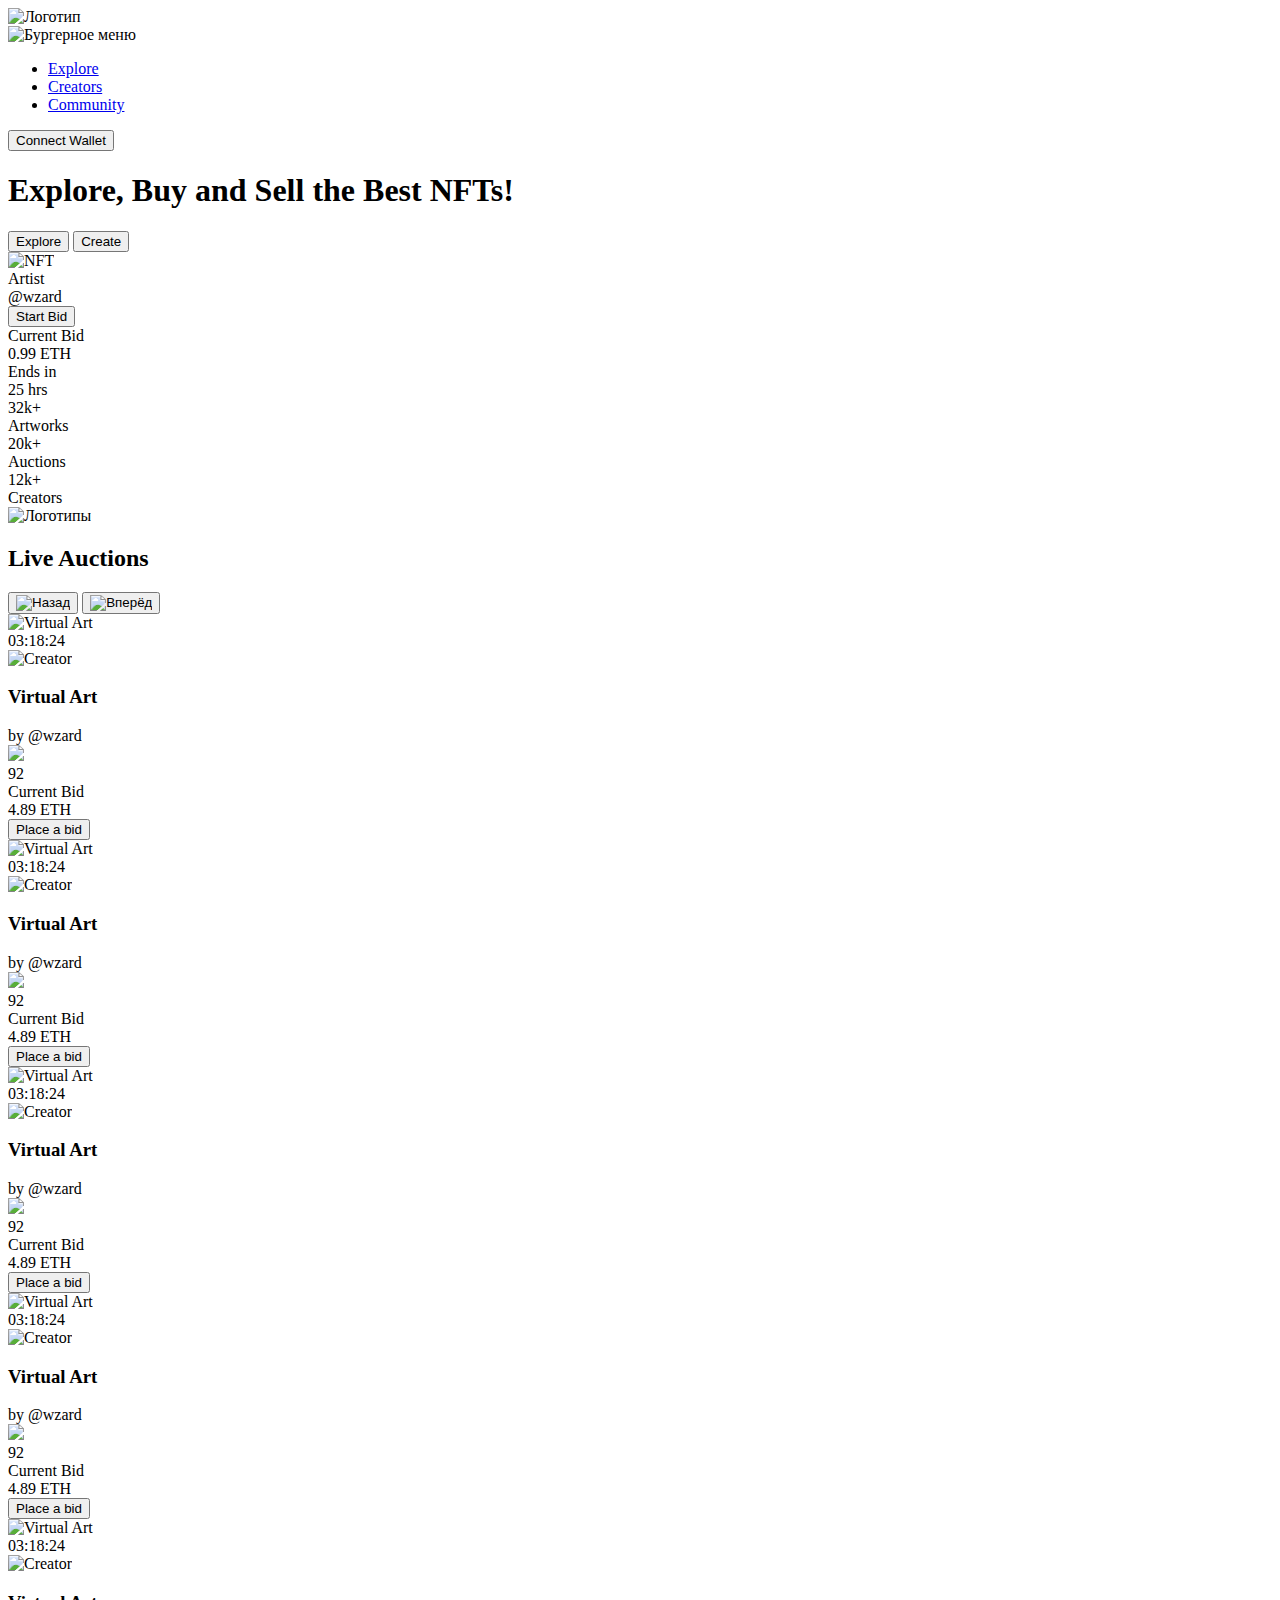
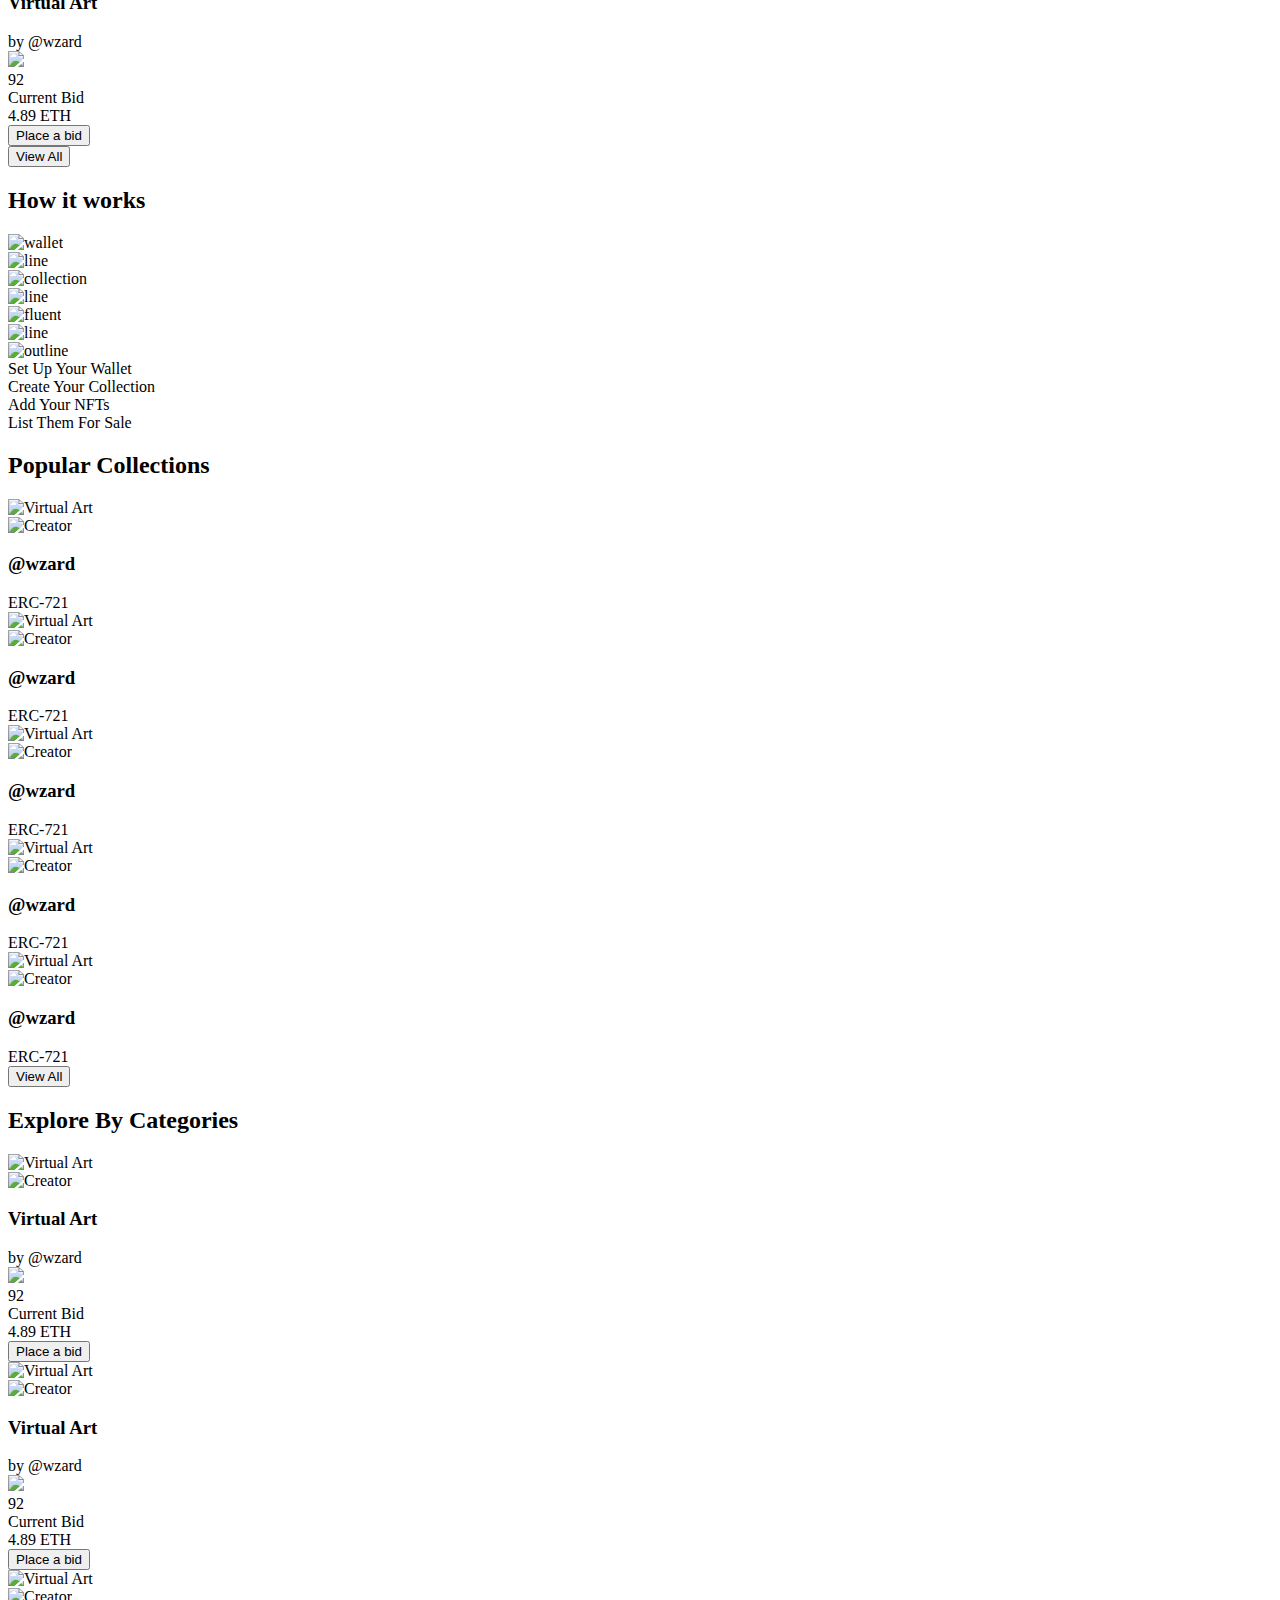
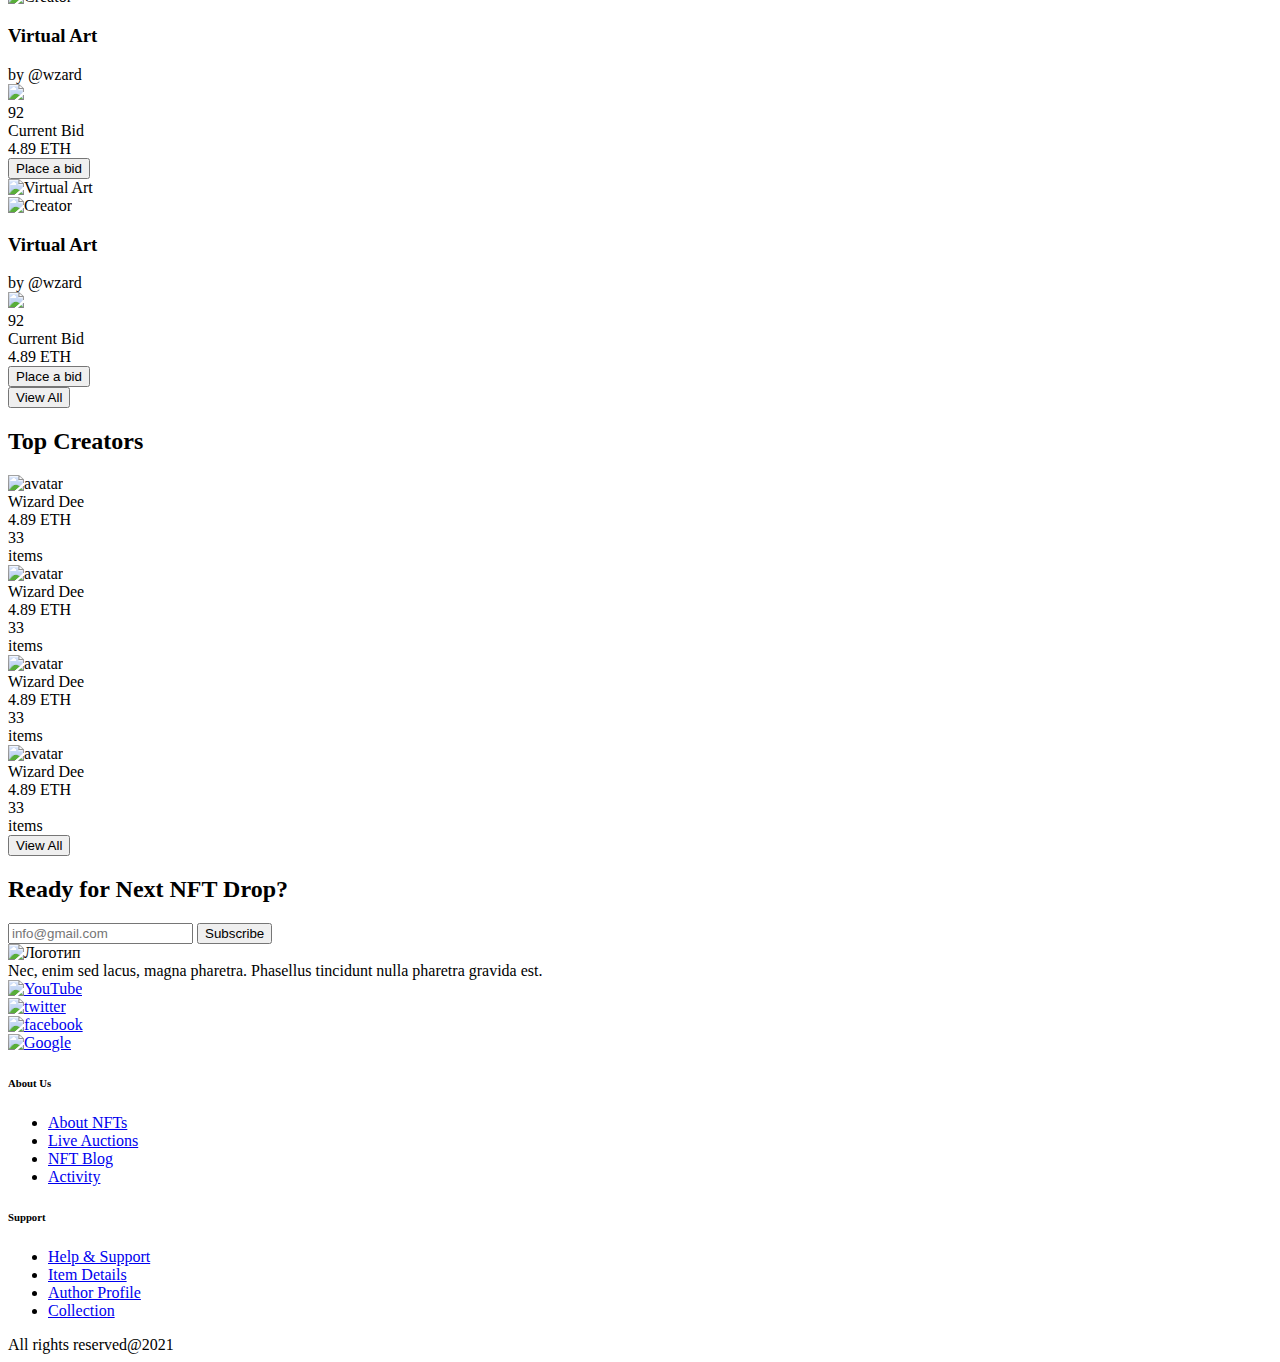
==== index.html @ 6d5a2be4 "Add files via upload" ====
<!DOCTYPE html>
<html lang="en">
<head>
    <meta charset="UTF-8">
    <meta name="viewport" content="width=device-width, initial-scale=1.0">
    <title>Интернет-магазин NFT</title>
    <link rel="stylesheet" href="style/css/style.css">
    <link rel="preconnect" href="https://fonts.googleapis.com">
</head>
<body>
  <script src="js/index.js" defer></script>
    <header class="header">
        <div class="container">
            <div class="wrapper">
              <div class="logo"><img src="img/logo.png" alt="Логотип"></div>
              <div class="burger"><img src="img/dashicons_menu.png" alt="Бургерное меню"></div>
                <ul class="menu">
                    <li><a href="#explore" class="menu__link">Explore</a></li>
                    <li><a href="#creators" class="menu__link">Creators</a></li>
                    <li><a href="#community" class="menu__link">Community</a></li>
                </ul>
                <button class="button button--uniq"> Connect Wallet</button>
            </div>
        </div>
    </header>
    <main>
        <section class="first" id="explore">
            <div class="container">
                <div class="flex">
                  <div class="content">
                      <h1 class="slogan">Explore, Buy and Sell the <span class="different">Best NFTs!</span></h1>
                        <button class="button button--max">Explore</button>
                        <button class="button button--max">Create</button>
                      </div>
                    <div class="artist">
                      <img src="img/artist.png" alt="NFT">
                      <div class="artists--bid-container">
                      </div>
                      <div class="artist--start">
                        <div class="start--bid">
                        <div class="sbid">Artist</div>
                        <div class="ssbid">@wzard</div>
                      </div>
                        <button class="button button--start">Start Bid</button>
                      </div>
                      <div class="artist--bid">
                        <div class="text--bid">
                        <div class="tbid">Current Bid</div>
                        <div class="ttbid">0.99 ETH</div>
                      </div>
                      <div class="text--bid">
                        <div class="tbid">Ends in</div>
                        <div class="ttbid">25 hrs</div>
                      </div>
                      </div>
                    </div>
                </div>
              <div class="text text--first">
                <div>32k+<br>Artworks</div>
                <div>20k+<br> Auctions</div>
                <div>12k+<br> Creators</div>
              </div>
              <div class="clientlogo"><img src="img/Clients logo.png" alt="Логотипы"></div>
        </div>
          </section>

          <section class="auctions">
            <div class="container">
              <div class="wrapper">
                <div class="flex flex--auctions">
                  <h2 class="title title--purple">Live Auctions</h2>
                  <div class="arrows">
                  <button class="carousel back"><img src="img/back.png" alt="Назад"></button>
                  <button class="carousel next"><img src="img/next.png" alt="Вперёд"></button>
                </div>
                  <div class="carousel carousel--auctions">
                    <div class="carousel-items">

                      <div class="bid">
                        <div class="auction-image">
                          <img src="img/image 9.png" alt="Virtual Art">
                          <div class="timer">03:18:24</div>
                        </div>
                        <div class="auction-info">
                          <div class="creator">
                            <div class="avatar avatar--small"> <img src="img/avatar1.png" alt="Creator"> </div>
                            <div class="artist">
                              <h3 class="designation">Virtual Art</h3>
                              <div class="by">by @wzard</div>
                            </div>
                            <div class="likes">
                              <div class="heart"><img src="img/like.png"></div>
                              <div class="like">92</div>
                            </div>
                          </div>
                          <div class="bid-info">
                            <div class="current">Current Bid</div>
                            <div class="price">4.89 ETH</div>
                          </div>
                          <button class="button button--bid">Place a bid</button>
                        </div>
                      </div>
                      <div class="bid">
                        <div class="auction-image">
                          <img src="img/Image(2).png" alt="Virtual Art">
                          <div class="timer">03:18:24</div>
                        </div>
                        <div class="auction-info">
                          <div class="creator">
                            <div class="avatar avatar--small"> <img src="img/avatar1.png" alt="Creator"> </div>
                            <div class="artist">
                              <h3 class="designation">Virtual Art</h3>
                              <div class="by">by @wzard</div>
                            </div>
                            <div class="likes">
                              <div class="heart"><img src="img/like.png"></div>
                              <div class="like">92</div>
                            </div>
                          </div>
                          <div class="bid-info">
                            <div class="current">Current Bid</div>
                            <div class="price">4.89 ETH</div>
                          </div>
                          <button class="button button--bid">Place a bid</button>
                        </div>
                      </div>
                      <div class="bid">
                        <div class="auction-image">
                          <img src="img/Image(3).png" alt="Virtual Art">
                          <div class="timer">03:18:24</div>
                        </div>
                        <div class="auction-info">
                          <div class="creator">
                            <div class="avatar avatar--small"> <img src="img/avatar1.png" alt="Creator"> </div>
                            <div class="artist">
                              <h3 class="designation">Virtual Art</h3>
                              <div class="by">by @wzard</div>
                            </div>
                            <div class="likes">
                              <div class="heart"><img src="img/like.png"></div>
                              <div class="like">92</div>
                            </div>
                          </div>
                          <div class="bid-info">
                            <div class="current">Current Bid</div>
                            <div class="price">4.89 ETH</div>
                          </div>
                          <button class="button button--bid">Place a bid</button>
                        </div>
                      </div>
                      <div class="bid">
                        <div class="auction-image">
                          <img src="img/image 9.png" alt="Virtual Art">
                          <div class="timer">03:18:24</div>
                        </div>
                        <div class="auction-info">
                          <div class="creator">
                            <div class="avatar avatar--small"> <img src="img/avatar1.png" alt="Creator"> </div>
                            <div class="artist">
                              <h3 class="designation">Virtual Art</h3>
                              <div class="by">by @wzard</div>
                            </div>
                            <div class="likes">
                              <div class="heart"><img src="img/like.png"></div>
                              <div class="like">92</div>
                            </div>
                          </div>
                          <div class="bid-info">
                            <div class="current">Current Bid</div>
                            <div class="price">4.89 ETH</div>
                          </div>
                          <button class="button button--bid">Place a bid</button>
                        </div>
                      </div>
                      <div class="bid">
                        <div class="auction-image">
                          <img src="img/Image(2).png" alt="Virtual Art">
                          <div class="timer">03:18:24</div>
                        </div>
                        <div class="auction-info">
                          <div class="creator">
                            <div class="avatar avatar--small"> <img src="img/avatar1.png" alt="Creator"> </div>
                            <div class="artist">
                              <h3 class="designation">Virtual Art</h3>
                              <div class="by">by @wzard</div>
                            </div>
                            <div class="likes">
                              <div class="heart"><img src="img/like.png"></div>
                              <div class="like">92</div>
                            </div>
                          </div>
                          <div class="bid-info">
                            <div class="current">Current Bid</div>
                            <div class="price">4.89 ETH</div>
                          </div>
                          <button class="button button--bid">Place a bid</button>
                        </div>
                      </div>
                    </div>
                  </div>
                  <button class="button button--view">View All</button>
                </div>
              </div>
            </div>
          </section>

          <section class="works">
            <div class="container">
              <div class="wrapper">
                <div class="flex flex--third">
                <h2 class="title title--works">How it works</h2>
                  <div class="steps">
                    <div class="sqrt"><img src="img/clarity_wallet-line.png" alt="wallet"></div>
                    <img class="line" src="img/line.png" alt="line">
                    <div class="sqrt"><img src="img/bi_collection.png" alt="collection"></div>
                    <img class="line" src="img/line.png" alt="line">
                    <div class="sqrt"><img src="img/fluent_collections-24-regular.png" alt="fluent"></div>
                    <img class="line" src="img/Vector 3.png" alt="line">
                    <div class="sqrt"><img src="img/icon-park-outline_sales-report.png" alt="outline"></div>
                  </div>
                  <div class="text text--third">
                    <div>Set Up Your Wallet</div>
                    <div>Create Your Collection</div>
                    <div>Add Your NFTs</div>
                    <div>List Them For Sale</div>
                  </div>
                </div>
              </div>
            </div>
          </section>

          <section class="collections">
            <div class="container container--popular">
              <div class="wrapper">
                <div class="flex flex--popular">
                  <h2 class="title title--pink">Popular Collections</h2>
                  <div class="carousel carousel--popular">
                    <div class="carousel-items carousel-items--popular">
                      <div class="bid bid--col">
                        <div class="auction-image">
                          <img src="img/Image(4).png" alt="Virtual Art">
                        </div>
                        <div class="auction-info">
                          <div class="creator--col">
                              <div class="avatar avatar--col"> <img src="img/avatar2.png" alt="Creator"> </div>
                              <h3 class="designation--col">@wzard</h3>
                              <div class="current--col">ERC-721</div>
                          </div>
                        </div>
                      </div>
                      <div class="bid bid--col">
                        <div class="auction-image">
                          <img src="img/col2.png" alt="Virtual Art">
                        </div>
                        <div class="auction-info">
                          <div class="creator--col">
                              <div class="avatar avatar--col"> <img src="img/avatar2.png" alt="Creator"> </div>
                              <h3 class="designation--col">@wzard</h3>
                              <div class="current--col">ERC-721</div>
                          </div>
                        </div>
                      </div>
                      <div class="bid bid--col">
                        <div class="auction-image">
                          <img src="img/Image(4).png" alt="Virtual Art">
                        </div>
                        <div class="auction-info">
                          <div class="creator--col">
                              <div class="avatar avatar--col"> <img src="img/avatar2.png" alt="Creator"> </div>
                              <h3 class="designation--col">@wzard</h3>
                              <div class="current--col">ERC-721</div>
                          </div>
                        </div>
                      </div>
                      <div class="bid bid--col">
                        <div class="auction-image">
                          <img src="img/col2.png" alt="Virtual Art">
                        </div>
                        <div class="auction-info">
                          <div class="creator--col">
                              <div class="avatar avatar--col"> <img src="img/avatar2.png" alt="Creator"> </div>
                              <h3 class="designation--col">@wzard</h3>
                              <div class="current--col">ERC-721</div>
                          </div>
                        </div>
                      </div>
                      <div class="bid bid--col">
                        <div class="auction-image">
                          <img src="img/Image(4).png" alt="Virtual Art">
                        </div>
                        <div class="auction-info">
                          <div class="creator--col">
                              <div class="avatar avatar--col"> <img src="img/avatar2.png" alt="Creator"> </div>
                              <h3 class="designation--col">@wzard</h3>
                              <div class="current--col">ERC-721</div>
                          </div>
                        </div>
                      </div>
                      </div>                    
                    </div>
                    <button class="button button--view">View All</button>
                  </div>
              </div>
                </div>
              </div>
            </div>
          </section>
          
          <section class="categories">
            <div class="container">
              <div class="wrapper">
                <div class="flex flex--cat">
                  <h2 class="title title--purple title--purple--unique">Explore By Categories</h2>
                  <div class="carousel">
                    <div class="carousel-items">
                      <div class="bid bid--cat">
                        <div class="auction-image">
                          <img src="img/cat1.png" alt="Virtual Art">
                        </div>
                        <div class="auction-info">
                          <div class="creator--cat">
                            <div class="avatar avatar--cat"> <img src="img/avatar3.png" alt="Creator"> </div>
                            <div class="artist--cat">
                              <h3 class="designation--cat">Virtual Art</h3>
                              <div class="by--cat">by @wzard</div>
                            </div>
                            <div class="likes">
                              <div class="heart--cat"><img src="img/like.png"></div>
                              <div class="like--cat">92</div>
                            </div>
                          </div>
                          <div class="bd-info">
                            <div class="current--cat">Current Bid</div>
                            <div class="price--cat">4.89 ETH</div>
                          </div>
                        </div>
                        <button class="button button--hover">Place a bid</button>
                      </div>
                      <div class="bid bid--cat">
                        <div class="auction-image">
                          <img src="img/cat2.png" alt="Virtual Art">
                        </div>
                        <div class="auction-info">
                          <div class="creator--cat">
                            <div class="avatar avatar--cat"> <img src="img/avatar3.png" alt="Creator"> </div>
                            <div class="artist--cat">
                              <h3 class="designation--cat">Virtual Art</h3>
                              <div class="by--cat">by @wzard</div>
                            </div>
                            <div class="likes">
                              <div class="heart--cat"><img src="img/like.png"></div>
                              <div class="like--cat">92</div>
                            </div>
                          </div>
                          <div class="bd-info">
                            <div class="current--cat">Current Bid</div>
                            <div class="price--cat">4.89 ETH</div>
                          </div>
                        </div>
                        <button class="button button--hover">Place a bid</button>
                      </div>
                      <div class="bid bid--cat">
                        <div class="auction-image">
                          <img src="img/cat3.png" alt="Virtual Art">
                        </div>
                        <div class="auction-info">
                          <div class="creator--cat">
                            <div class="avatar avatar--cat"> <img src="img/avatar3.png" alt="Creator"> </div>
                            <div class="artist--cat">
                              <h3 class="designation--cat">Virtual Art</h3>
                              <div class="by--cat">by @wzard</div>
                            </div>
                            <div class="likes">
                              <div class="heart--cat"><img src="img/like.png"></div>
                              <div class="like--cat">92</div>
                            </div>
                          </div>
                          <div class="bd-info">
                            <div class="current--cat">Current Bid</div>
                            <div class="price--cat">4.89 ETH</div>
                          </div>
                        </div>
                        <button class="button button--hover">Place a bid</button>
                      </div>
                      <div class="bid bid--cat">
                        <div class="auction-image">
                          <img src="img/cat2.png" alt="Virtual Art">
                        </div>
                        <div class="auction-info">
                          <div class="creator--cat">
                            <div class="avatar avatar--cat"> <img src="img/avatar3.png" alt="Creator"> </div>
                            <div class="artist--cat">
                              <h3 class="designation--cat">Virtual Art</h3>
                              <div class="by--cat">by @wzard</div>
                            </div>
                            <div class="likes">
                              <div class="heart--cat"><img src="img/like.png"></div>
                              <div class="like--cat">92</div>
                            </div>
                          </div>
                          <div class="bd-info">
                            <div class="current--cat">Current Bid</div>
                            <div class="price--cat">4.89 ETH</div>
                          </div>
                        </div>
                        <button class="button button--hover">Place a bid</button>
                      </div>
                    </div>
                  </div>
                  <button class="button button--view">View All</button>
                </div>
              </div>
            </div>
          </section>
         
          <section class="creators" id="creators">
            <div class="container">
              <div class="wrapper wrapper--creators">
                <div class="flex flex--creators">
                  <h2 class="title title--creators title--pink">Top Creators</h2>
                  <div class="cards">
                    <div class="card">
                      <div class="avatar"><img src="img/avatar1.png" alt="avatar"></div>
                      <div class="info">
                        <div class="info__name">Wizard Dee</div>
                        <div class="info__eth">4.89 ETH</div>
                      </div>
                      <div class="count">
                      <div class="count__number">33</div>
                      <div class="count__items">items</div>
                    </div>
                    </div>
                    <div class="card">
                      <div class="avatar"><img src="img/avatar2.png" alt="avatar"></div>
                      <div class="info">
                        <div class="info__name">Wizard Dee</div>
                        <div class="info__eth">4.89 ETH</div>
                      </div>
                      <div class="count">
                      <div class="count__number">33</div>
                      <div class="count__items">items</div>
                    </div>
                    </div>
                    <div class="card">
                      <div class="avatar"><img src="img/avatar3.png" alt="avatar"></div>
                      <div class="info">
                        <div class="info__name">Wizard Dee</div>
                        <div class="info__eth">4.89 ETH</div>
                      </div>
                      <div class="count">
                      <div class="count__number">33</div>
                      <div class="count__items">items</div>
                    </div>
                    </div>
                    <div class="card">
                      <div class="avatar"><img src="img/avatar4.png" alt="avatar"></div>
                      <div class="info">
                        <div class="info__name">Wizard Dee</div>
                        <div class="info__eth">4.89 ETH</div>
                      </div>
                      <div class="count">
                      <div class="count__number">33</div>
                      <div class="count__items">items</div>
                    </div>
                    </div>
                </div>
                <button class="button button--view">View All</button>
                </div>
                </div>
              </div>
            </div>
          </section>

          <section class="drop">
            <div class="container">  
              <div class="wrapper wrapper--drop">
                <div class="flex flex--drop">
                  <h2 class="title title--read">Ready for Next NFT Drop?</h2>
                  <form class="subscribe-form">
                    <input type="email" placeholder="info@gmail.com">
                    <button type="submit">Subscribe</button>
                  </form>
                </div>
              </div>
            </div>
          </section>
        </main>
        <footer class="footer" id="community">
          <div class="container container--footer">
              <div class="logo logo--uniq"><img src="img/logoB.png" alt="Логотип"></div>
            <div class="links">
              <div class="part">
              <div class="description">
                <div class="description__text">Nec, enim sed lacus, magna pharetra. Phasellus tincidunt nulla pharetra gravida est. </div>
                <div class="social">
                <div class="social__logo"><a href="error.html"><img src="img/youtube.png" alt="YouTube"></a></div>
                <div class="social__logo"><a href="error.html"><img src="img/bx_bxl-twitter.png" alt="twitter"></a></div>
                <div class="social__logo"><a href="error.html"><img src="img/facebook.png" alt="facebook"></a></div>
                <div class="social__logo"><a href="error.html"><img src="img/google.png" alt="Google"></a></div>
              </div>
            </div>
                <div class="link--first">
                    <h6 class="partition">About Us</h6>
                    <ul class="list">
                        <li><a href="error.html" class="list__link">About NFTs</a></li>
                        <li><a href="error.html" class="list__link">Live Auctions</a></li>
                        <li><a href="error.html" class="list__link">NFT Blog</a></li>
                        <li><a href="error.html" class="list__link">Activity</a></li>
                    </ul>
                </div>
                <div class="link--second">
                    <h6 class="partition">Support</h6>
                    <ul class="list">
                        <li><a href="error.html" class="list__link">Help & Support</a></li>
                        <li><a href="error.html" class="list__link">Item Details</a></li>
                        <li><a href="error.html" class="list__link">Author Profile</a></li>
                        <li><a href="error.html" class="list__link">Collection</a></li>
                    </ul>
                </div>
            </div>
            <div class="description__reserved">All rights reserved@2021</div>
              </div>
            </div>
        </footer>
</body>
</html>
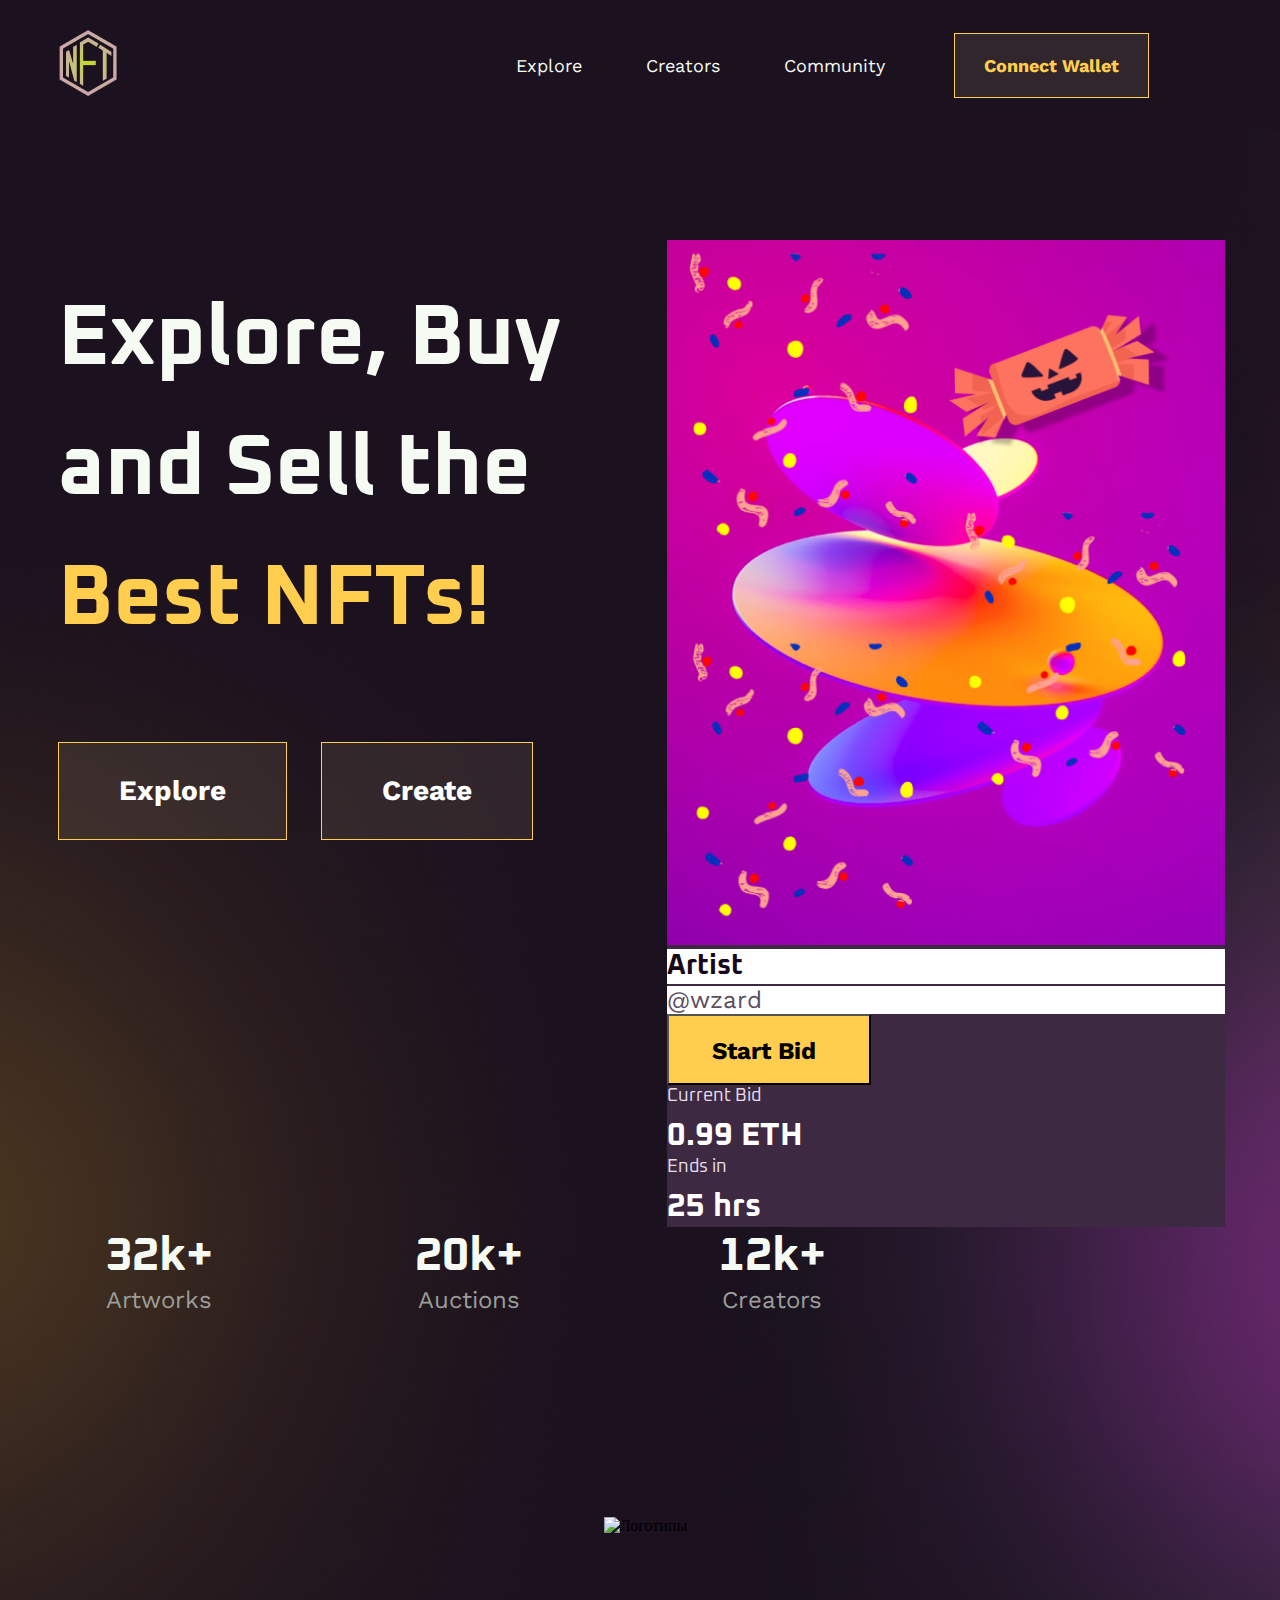
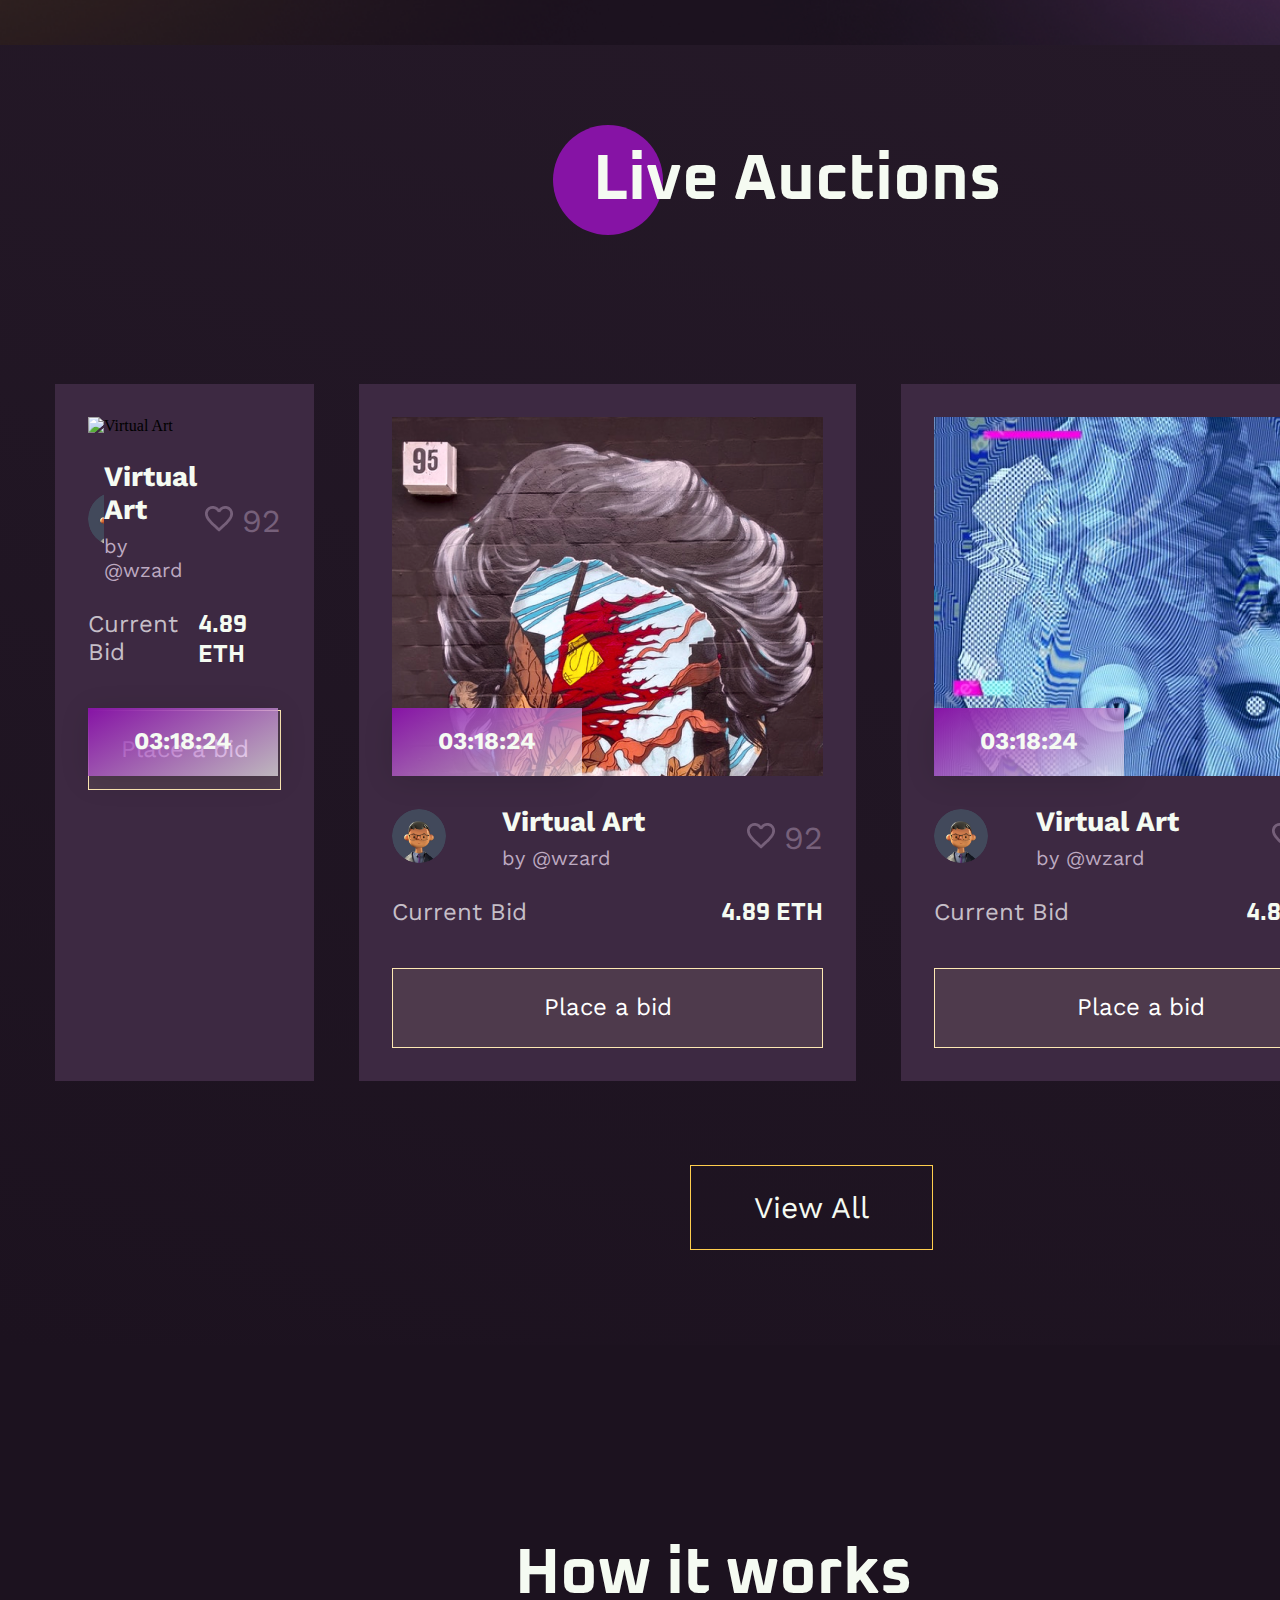
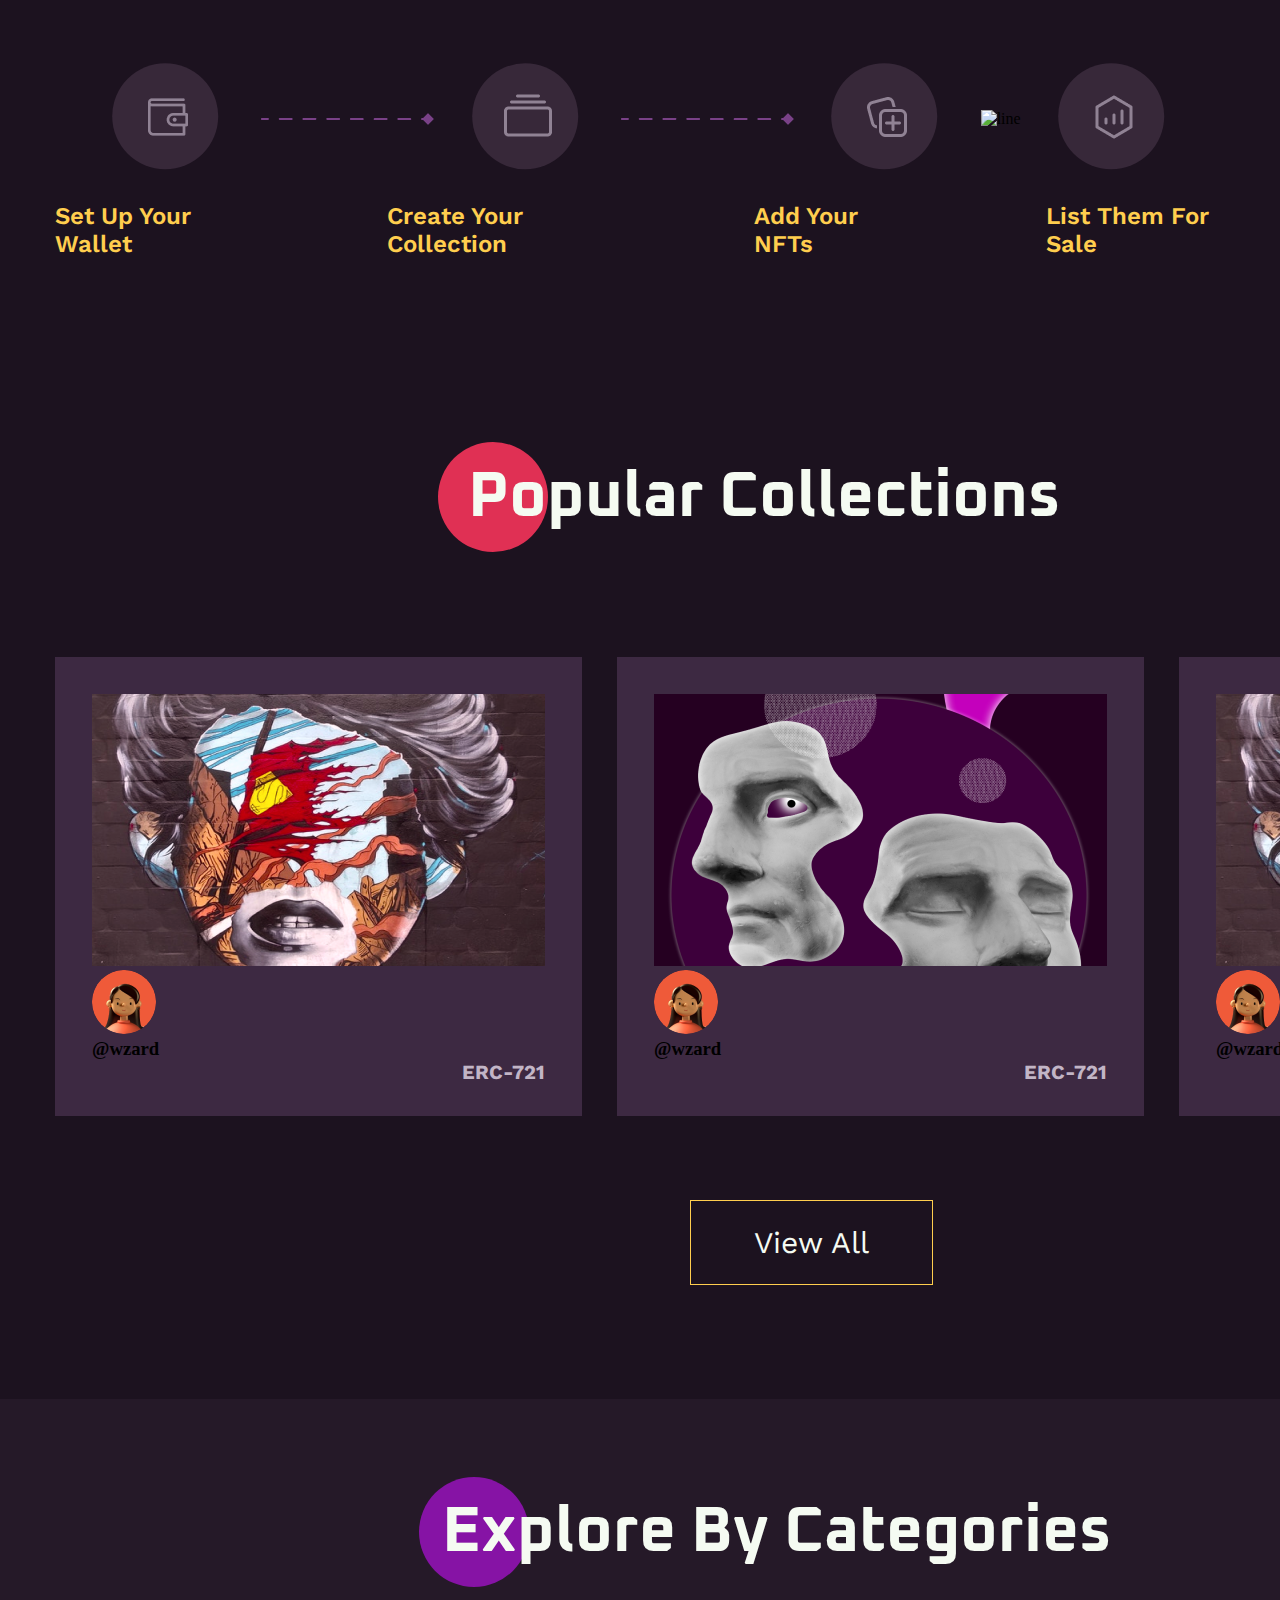
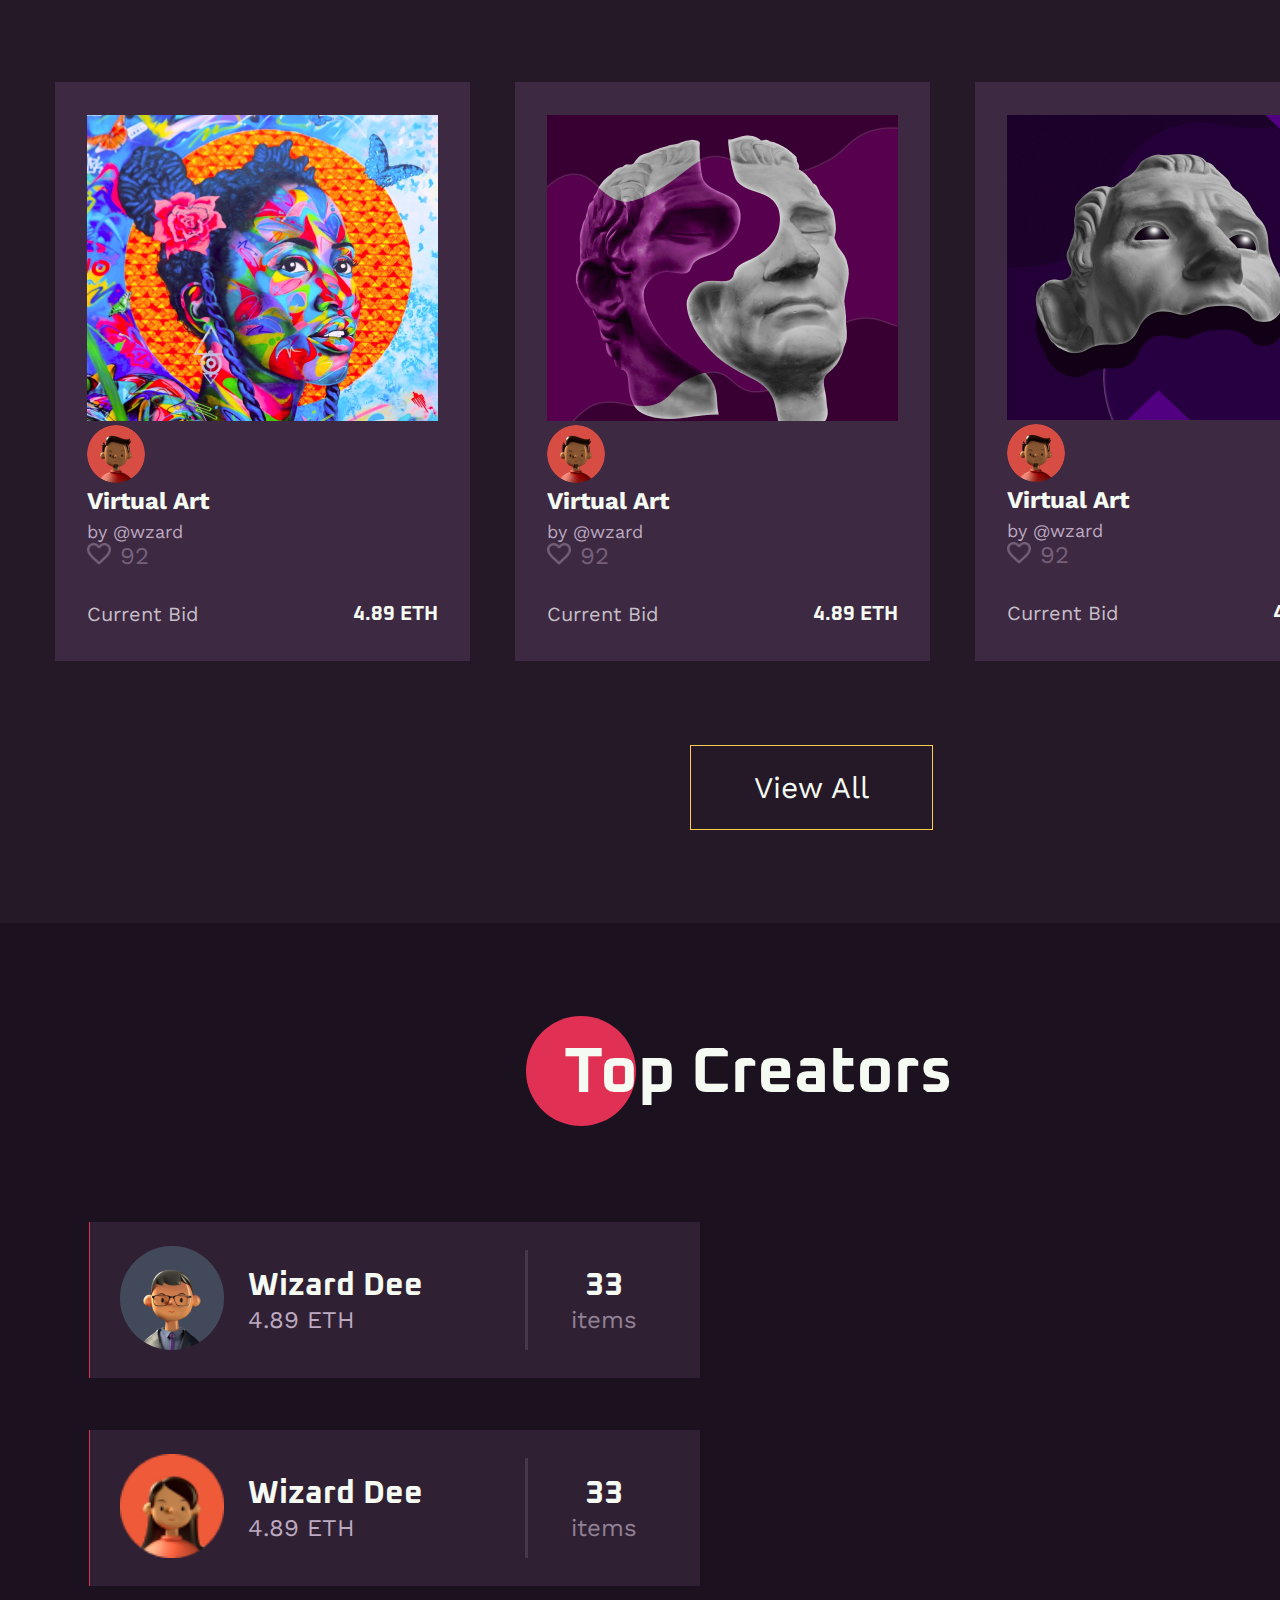
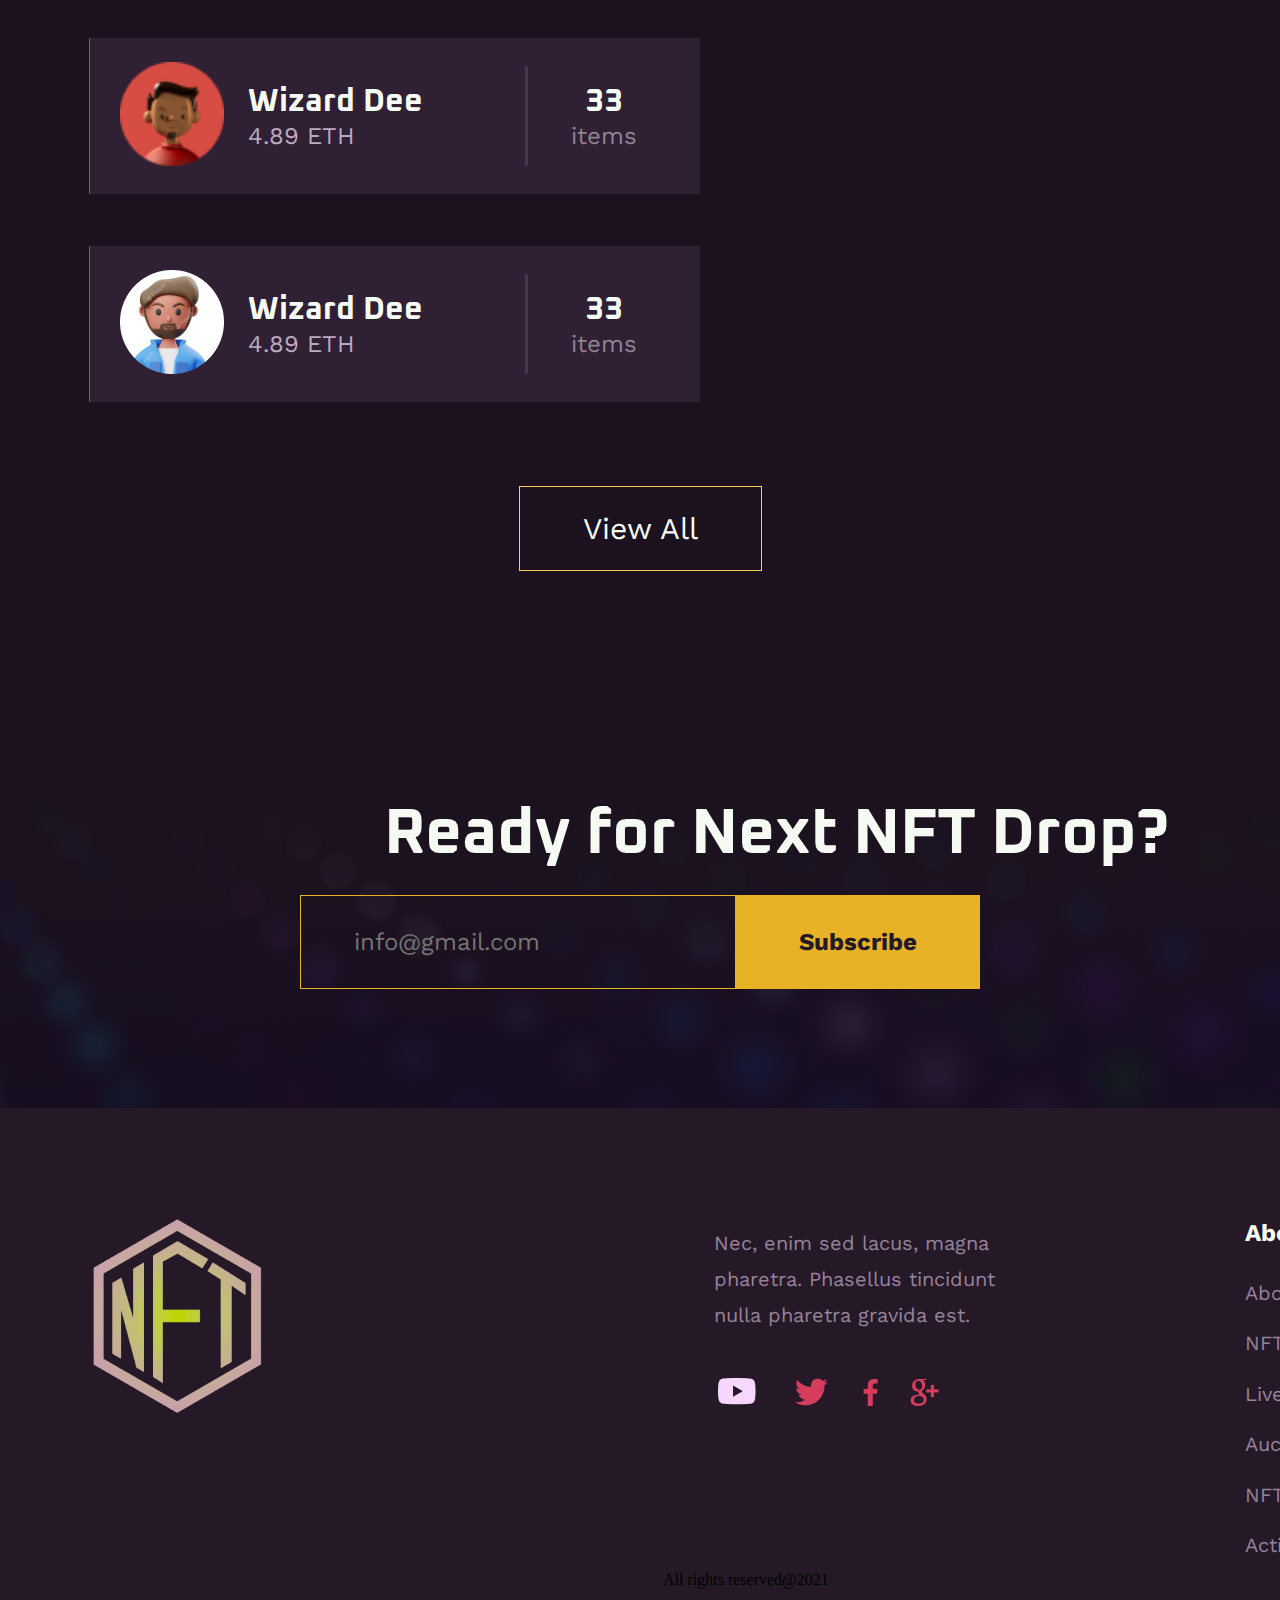
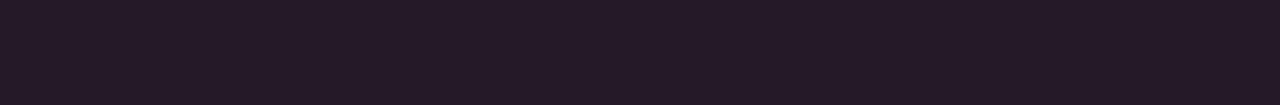
==== commit 09798e6f: "Update index.html" ====
--- a/index.html
+++ b/index.html
@@ -5,7 +5,6 @@
     <meta name="viewport" content="width=device-width, initial-scale=1.0">
     <title>Интернет-магазин NFT</title>
     <link rel="stylesheet" href="style/css/style.css">
-    <link rel="preconnect" href="https://fonts.googleapis.com">
 </head>
 <body>
   <script src="js/index.js" defer></script>
@@ -13,13 +12,16 @@
         <div class="container">
             <div class="wrapper">
               <div class="logo"><img src="img/logo.png" alt="Логотип"></div>
-              <div class="burger"><img src="img/dashicons_menu.png" alt="Бургерное меню"></div>
-                <ul class="menu">
-                    <li><a href="#explore" class="menu__link">Explore</a></li>
-                    <li><a href="#creators" class="menu__link">Creators</a></li>
-                    <li><a href="#community" class="menu__link">Community</a></li>
-                </ul>
-                <button class="button button--uniq"> Connect Wallet</button>
+              <div class="burger" id="burger-menu">
+                <img src="img/dashicons_menu.png" alt="Бургерное меню">
+              </div>
+              <ul class="menu" id="menu">
+                <li><a href="#explore" class="menu__link">Explore</a></li>
+                <li><a href="#creators" class="menu__link">Creators</a></li>
+                <li><a href="#community" class="menu__link">Community</a></li>
+              </ul>
+              <button class="button button--uniq">Connect Wallet</button>
+              
             </div>
         </div>
     </header>
@@ -28,27 +30,25 @@
             <div class="container">
                 <div class="flex">
                   <div class="content">
-                      <h1 class="slogan">Explore, Buy and Sell the <span class="different">Best NFTs!</span></h1>
-                        <button class="button button--max">Explore</button>
-                        <button class="button button--max">Create</button>
-                      </div>
+                    <h1 class="slogan">Explore, Buy and Sell the <span class="different">Best NFTs!</span></h1>
+                    <button class="button button--max ">Explore</button>
+                    <button class="button button--max">Create</button>
+                  </div>
                     <div class="artist">
                       <img src="img/artist.png" alt="NFT">
-                      <div class="artists--bid-container">
-                      </div>
-                      <div class="artist--start">
-                        <div class="start--bid">
+                      <div class="artist__start">
+                        <div class="start-bid">
                         <div class="sbid">Artist</div>
                         <div class="ssbid">@wzard</div>
                       </div>
                         <button class="button button--start">Start Bid</button>
                       </div>
-                      <div class="artist--bid">
-                        <div class="text--bid">
+                      <div class="artist__bid">
+                      <div class="text-bid">
                         <div class="tbid">Current Bid</div>
                         <div class="ttbid">0.99 ETH</div>
                       </div>
-                      <div class="text--bid">
+                      <div class="text-bid">
                         <div class="tbid">Ends in</div>
                         <div class="ttbid">25 hrs</div>
                       </div>
@@ -60,7 +60,7 @@
                 <div>20k+<br> Auctions</div>
                 <div>12k+<br> Creators</div>
               </div>
-              <div class="clientlogo"><img src="img/Clients logo.png" alt="Логотипы"></div>
+              <div class="clientlogo"><img src="img/Clients_logo.png" alt="Логотипы"></div>
         </div>
           </section>
 
@@ -78,7 +78,7 @@
 
                       <div class="bid">
                         <div class="auction-image">
-                          <img src="img/image 9.png" alt="Virtual Art">
+                          <img src="img/image_9.png" alt="Virtual Art">
                           <div class="timer">03:18:24</div>
                         </div>
                         <div class="auction-info">
@@ -89,7 +89,7 @@
                               <div class="by">by @wzard</div>
                             </div>
                             <div class="likes">
-                              <div class="heart"><img src="img/like.png"></div>
+                              <div class="heart"><img src="img/like.png" alt="Лайк"></div>
                               <div class="like">92</div>
                             </div>
                           </div>
@@ -113,7 +113,7 @@
                               <div class="by">by @wzard</div>
                             </div>
                             <div class="likes">
-                              <div class="heart"><img src="img/like.png"></div>
+                              <div class="heart"><img src="img/like.png" alt="Лайк"></div>
                               <div class="like">92</div>
                             </div>
                           </div>
@@ -137,7 +137,7 @@
                               <div class="by">by @wzard</div>
                             </div>
                             <div class="likes">
-                              <div class="heart"><img src="img/like.png"></div>
+                              <div class="heart"><img src="img/like.png" alt="Лайк"></div>
                               <div class="like">92</div>
                             </div>
                           </div>
@@ -150,7 +150,7 @@
                       </div>
                       <div class="bid">
                         <div class="auction-image">
-                          <img src="img/image 9.png" alt="Virtual Art">
+                          <img src="img/image_9.png" alt="Virtual Art">
                           <div class="timer">03:18:24</div>
                         </div>
                         <div class="auction-info">
@@ -161,7 +161,7 @@
                               <div class="by">by @wzard</div>
                             </div>
                             <div class="likes">
-                              <div class="heart"><img src="img/like.png"></div>
+                              <div class="heart"><img src="img/like.png" alt="Лайк"></div>
                               <div class="like">92</div>
                             </div>
                           </div>
@@ -185,7 +185,7 @@
                               <div class="by">by @wzard</div>
                             </div>
                             <div class="likes">
-                              <div class="heart"><img src="img/like.png"></div>
+                              <div class="heart"><img src="img/like.png" alt="Лайк"></div>
                               <div class="like">92</div>
                             </div>
                           </div>
@@ -215,7 +215,7 @@
                     <div class="sqrt"><img src="img/bi_collection.png" alt="collection"></div>
                     <img class="line" src="img/line.png" alt="line">
                     <div class="sqrt"><img src="img/fluent_collections-24-regular.png" alt="fluent"></div>
-                    <img class="line" src="img/Vector 3.png" alt="line">
+                    <img class="line" src="img/linesmall.png" alt="line">
                     <div class="sqrt"><img src="img/icon-park-outline_sales-report.png" alt="outline"></div>
                   </div>
                   <div class="text text--third">
@@ -241,10 +241,10 @@
                           <img src="img/Image(4).png" alt="Virtual Art">
                         </div>
                         <div class="auction-info">
-                          <div class="creator--col">
+                          <div class="creator-col">
                               <div class="avatar avatar--col"> <img src="img/avatar2.png" alt="Creator"> </div>
-                              <h3 class="designation--col">@wzard</h3>
-                              <div class="current--col">ERC-721</div>
+                              <h3 class="designation-col">@wzard</h3>
+                              <div class="current current--col">ERC-721</div>
                           </div>
                         </div>
                       </div>
@@ -253,10 +253,10 @@
                           <img src="img/col2.png" alt="Virtual Art">
                         </div>
                         <div class="auction-info">
-                          <div class="creator--col">
+                          <div class="creator-col">
                               <div class="avatar avatar--col"> <img src="img/avatar2.png" alt="Creator"> </div>
-                              <h3 class="designation--col">@wzard</h3>
-                              <div class="current--col">ERC-721</div>
+                              <h3 class="designation-col">@wzard</h3>
+                              <div class="current current--col">ERC-721</div>
                           </div>
                         </div>
                       </div>
@@ -265,10 +265,10 @@
                           <img src="img/Image(4).png" alt="Virtual Art">
                         </div>
                         <div class="auction-info">
-                          <div class="creator--col">
+                          <div class="creator-col">
                               <div class="avatar avatar--col"> <img src="img/avatar2.png" alt="Creator"> </div>
-                              <h3 class="designation--col">@wzard</h3>
-                              <div class="current--col">ERC-721</div>
+                              <h3 class="designation-col">@wzard</h3>
+                              <div class="current current--col">ERC-721</div>
                           </div>
                         </div>
                       </div>
@@ -277,10 +277,10 @@
                           <img src="img/col2.png" alt="Virtual Art">
                         </div>
                         <div class="auction-info">
-                          <div class="creator--col">
+                          <div class="creator-col">
                               <div class="avatar avatar--col"> <img src="img/avatar2.png" alt="Creator"> </div>
-                              <h3 class="designation--col">@wzard</h3>
-                              <div class="current--col">ERC-721</div>
+                              <h3 class="designation-col">@wzard</h3>
+                              <div class="current current--col">ERC-721</div>
                           </div>
                         </div>
                       </div>
@@ -289,10 +289,10 @@
                           <img src="img/Image(4).png" alt="Virtual Art">
                         </div>
                         <div class="auction-info">
-                          <div class="creator--col">
+                          <div class="creator-col">
                               <div class="avatar avatar--col"> <img src="img/avatar2.png" alt="Creator"> </div>
-                              <h3 class="designation--col">@wzard</h3>
-                              <div class="current--col">ERC-721</div>
+                              <h3 class="designation-col">@wzard</h3>
+                              <div class="current current--col">ERC-721</div>
                           </div>
                         </div>
                       </div>
@@ -300,8 +300,6 @@
                     </div>
                     <button class="button button--view">View All</button>
                   </div>
-              </div>
-                </div>
               </div>
             </div>
           </section>
@@ -312,26 +310,26 @@
                 <div class="flex flex--cat">
                   <h2 class="title title--purple title--purple--unique">Explore By Categories</h2>
                   <div class="carousel">
-                    <div class="carousel-items">
+                    <div class="carousel-items carousel-items--cat">
                       <div class="bid bid--cat">
                         <div class="auction-image">
                           <img src="img/cat1.png" alt="Virtual Art">
                         </div>
                         <div class="auction-info">
-                          <div class="creator--cat">
+                          <div class="creator-cat">
                             <div class="avatar avatar--cat"> <img src="img/avatar3.png" alt="Creator"> </div>
-                            <div class="artist--cat">
-                              <h3 class="designation--cat">Virtual Art</h3>
-                              <div class="by--cat">by @wzard</div>
-                            </div>
-                            <div class="likes">
-                              <div class="heart--cat"><img src="img/like.png"></div>
-                              <div class="like--cat">92</div>
+                            <div class="artist artist--cat">
+                              <h3 class="designation designation--cat">Virtual Art</h3>
+                              <div class="by by--cat">by @wzard</div>
+                            </div>
+                            <div class="likes">
+                              <div class="heart heart--cat"><img src="img/like.png" alt="Лайк"></div>
+                              <div class="like like--cat">92</div>
                             </div>
                           </div>
                           <div class="bd-info">
-                            <div class="current--cat">Current Bid</div>
-                            <div class="price--cat">4.89 ETH</div>
+                            <div class="current current--cat">Current Bid</div>
+                            <div class="price price--cat">4.89 ETH</div>
                           </div>
                         </div>
                         <button class="button button--hover">Place a bid</button>
@@ -341,20 +339,20 @@
                           <img src="img/cat2.png" alt="Virtual Art">
                         </div>
                         <div class="auction-info">
-                          <div class="creator--cat">
+                          <div class="creator-cat">
                             <div class="avatar avatar--cat"> <img src="img/avatar3.png" alt="Creator"> </div>
-                            <div class="artist--cat">
-                              <h3 class="designation--cat">Virtual Art</h3>
-                              <div class="by--cat">by @wzard</div>
-                            </div>
-                            <div class="likes">
-                              <div class="heart--cat"><img src="img/like.png"></div>
-                              <div class="like--cat">92</div>
+                            <div class="artist artist--cat">
+                              <h3 class="designation designation--cat">Virtual Art</h3>
+                              <div class="by by--cat">by @wzard</div>
+                            </div>
+                            <div class="likes">
+                              <div class="heart heart--cat"><img src="img/like.png" alt="Лайк"></div>
+                              <div class="like like--cat">92</div>
                             </div>
                           </div>
                           <div class="bd-info">
-                            <div class="current--cat">Current Bid</div>
-                            <div class="price--cat">4.89 ETH</div>
+                            <div class="current current--cat">Current Bid</div>
+                            <div class="price price--cat">4.89 ETH</div>
                           </div>
                         </div>
                         <button class="button button--hover">Place a bid</button>
@@ -364,20 +362,20 @@
                           <img src="img/cat3.png" alt="Virtual Art">
                         </div>
                         <div class="auction-info">
-                          <div class="creator--cat">
+                          <div class="creator-cat">
                             <div class="avatar avatar--cat"> <img src="img/avatar3.png" alt="Creator"> </div>
-                            <div class="artist--cat">
-                              <h3 class="designation--cat">Virtual Art</h3>
-                              <div class="by--cat">by @wzard</div>
-                            </div>
-                            <div class="likes">
-                              <div class="heart--cat"><img src="img/like.png"></div>
-                              <div class="like--cat">92</div>
+                            <div class="artist artist--cat">
+                              <h3 class="designation designation--cat">Virtual Art</h3>
+                              <div class="by by--cat">by @wzard</div>
+                            </div>
+                            <div class="likes">
+                              <div class="heart heart--cat"><img src="img/like.png" alt="Лайк"></div>
+                              <div class="like like--cat">92</div>
                             </div>
                           </div>
                           <div class="bd-info">
-                            <div class="current--cat">Current Bid</div>
-                            <div class="price--cat">4.89 ETH</div>
+                            <div class="current current--cat">Current Bid</div>
+                            <div class="price price--cat">4.89 ETH</div>
                           </div>
                         </div>
                         <button class="button button--hover">Place a bid</button>
@@ -387,20 +385,20 @@
                           <img src="img/cat2.png" alt="Virtual Art">
                         </div>
                         <div class="auction-info">
-                          <div class="creator--cat">
+                          <div class="creator-cat">
                             <div class="avatar avatar--cat"> <img src="img/avatar3.png" alt="Creator"> </div>
-                            <div class="artist--cat">
-                              <h3 class="designation--cat">Virtual Art</h3>
-                              <div class="by--cat">by @wzard</div>
-                            </div>
-                            <div class="likes">
-                              <div class="heart--cat"><img src="img/like.png"></div>
-                              <div class="like--cat">92</div>
+                            <div class="artist artist--cat">
+                              <h3 class="designation designation--cat">Virtual Art</h3>
+                              <div class="by by--cat">by @wzard</div>
+                            </div>
+                            <div class="likes">
+                              <div class="heart heart--cat"><img src="img/like.png" alt="Лайк"></div>
+                              <div class="like like--cat">92</div>
                             </div>
                           </div>
                           <div class="bd-info">
-                            <div class="current--cat">Current Bid</div>
-                            <div class="price--cat">4.89 ETH</div>
+                            <div class="current current--cat">Current Bid</div>
+                            <div class="price price--cat">4.89 ETH</div>
                           </div>
                         </div>
                         <button class="button button--hover">Place a bid</button>
@@ -465,7 +463,6 @@
                     </div>
                 </div>
                 <button class="button button--view">View All</button>
-                </div>
                 </div>
               </div>
             </div>
@@ -499,8 +496,8 @@
                 <div class="social__logo"><a href="error.html"><img src="img/google.png" alt="Google"></a></div>
               </div>
             </div>
-                <div class="link--first">
-                    <h6 class="partition">About Us</h6>
+                <div class="link link--first">
+                    <h3 class="partition">About Us</h3>
                     <ul class="list">
                         <li><a href="error.html" class="list__link">About NFTs</a></li>
                         <li><a href="error.html" class="list__link">Live Auctions</a></li>
@@ -508,8 +505,8 @@
                         <li><a href="error.html" class="list__link">Activity</a></li>
                     </ul>
                 </div>
-                <div class="link--second">
-                    <h6 class="partition">Support</h6>
+                <div class="link">
+                    <h3 class="partition">Support</h3>
                     <ul class="list">
                         <li><a href="error.html" class="list__link">Help & Support</a></li>
                         <li><a href="error.html" class="list__link">Item Details</a></li>
@@ -518,9 +515,9 @@
                     </ul>
                 </div>
             </div>
-            <div class="description__reserved">All rights reserved@2021</div>
+            <div class="links__description">All rights reserved@2021</div>
               </div>
             </div>
         </footer>
 </body>
-</html>+</html>
--- a/style/css/style.css
+++ b/style/css/style.css
@@ -0,0 +1,872 @@
+@font-face {
+  font-family: 'Work Sans';
+  src: url(../fonts/WorkSans-VariableFont_wght.ttf);
+}
+@font-face {
+  font-family: 'Oxanium';
+  src: url(../fonts/Oxanium-VariableFont_wght.ttf);
+}
+* {
+    margin: 0;
+    padding: 0;
+    box-sizing: border-box;
+  }
+  body{
+    background-color: #1C121F;
+  }
+  .button{
+    background: none;
+  }
+  .header{
+    padding: 30px 0;
+  }
+  .container {
+    margin: 0 auto;
+    max-width: 1447px;
+  }
+  .burger{
+    display: none;
+  }
+  .button--uniq{
+    color: #FFCE4E;
+    background-color: rgba(233, 215, 167, 0.1);
+    border: 1px solid #FFCE4E;
+    padding: 21px 29px;
+    font-family: Work Sans;
+    font-size: 18px;
+    font-weight:bold;
+    margin-right: 76px;
+  }
+  .wrapper {
+    display: flex;
+    justify-content: space-between;
+    align-items: center;
+  }
+  .logo{
+    margin-right: 472px;
+  }
+  .logo--uniq{
+    margin-right: 0px;
+  }
+  .menu {
+    display: flex;
+    list-style-type: none;
+    font-family: Work Sans;
+    font-size: 18px;
+    letter-spacing: 2%;
+  }
+  .menu__link {
+    text-decoration: none;
+    padding-right: 64px;
+    color: #F5FBF2;
+  }
+  .menu__link:hover{
+    text-decoration: underline;
+    color: #FFCE4E;
+    text-underline-offset: 12px;
+  }
+  .circle{
+    width: 110px;
+    width: 110px;
+    background: #8613A5;
+    border-radius: 50%;
+  }
+  .first {
+    background: url(../../img/effect.png) 0 0 no-repeat;
+    background-size:162% 138%;
+    padding: 110px 0px;
+  }
+  .content{
+    padding-top: 35px;
+    padding-left: 3px;
+  }
+  .button--max{
+    padding: 23px 81px 23px 72px;
+    color: white;
+    background-color: rgba(233, 215, 167, 0.1);
+    border: 1px solid #FFCE4E;
+    font-family: Work Sans;
+    font-size: 28px;
+    font-weight:bold;
+    margin-right: 43px;
+    line-height: 36px;
+  }
+  .button--max:hover, .button--view:hover, .button--bid:hover, .button--uniq:hover{
+    color: black;
+    background-color: #FFCE4E;
+  }
+  .flex{
+    display: flex;
+    justify-content: space-between;
+  }
+  .artist img{
+    height: 705px;
+    width: 558px;
+  }
+  .artist{
+    margin-right: 77px;
+    background-color: #3D2942;
+  }
+  .artist--bid{
+    position: absolute;
+    display: flex;
+    background: linear-gradient(90deg, rgba(255, 137, 61, 0.09) 0%, rgba(250, 250, 250, 0.9) 100%);
+    top: 266px;
+    box-shadow: 0px 4px 30px rgba(0, 0, 0, 0.12);
+    padding: 16px 59px 9px 39px;
+    backdrop-filter: blur(5px);
+    margin-left: 22px;
+  }
+  .text--bid:nth-child(1){
+    margin-right: 188px;
+  }
+   .tbid{
+    font-family: Oxanium;
+    font-size: 18px;
+    letter-spacing: 8%;
+    color: #E4DEE7;
+    margin-bottom: 8px;
+   }
+   .ttbid{
+    font-family: Oxanium;
+    font-size: 32px;
+    color: white;
+    font-weight: bold;
+   }
+   .artist--start{
+    position: absolute;
+    display: flex;
+    background: white;
+    top: 808px;
+    padding: 33px 38px 35px 39px;
+   }
+   .sbid{
+    font-family: Oxanium;
+    font-size: 28px;
+    letter-spacing: 7%;
+    color: #16091B;
+    margin-bottom: 2px;
+    background: white;
+    font-weight: bolder;
+   }
+   .ssbid{
+    font-family: Work Sans;
+    font-size: 24px;
+    color: #594D5E;
+    background: white;
+   }
+   .button--start{
+    padding: 21px 53px 18px 43px;
+    background-color: #FFCE4E;
+    font-family: Work Sans;
+    font-weight: bold;
+    font-size: 24px;
+    display: block;
+    color: black;
+  }
+  .start--bid{
+    padding-left: 20px;
+    background: white;
+  }
+  .start--bid:first-child{
+    margin-right: 161px;
+  }
+  .slogan {
+    font-family: Oxanium;
+    font-size: 85px;
+    font-weight: 700;
+    line-height: 130px;
+    text-align: left;
+    width: 710px;
+    color: #F5FBF2;
+    padding-bottom: 77px;
+  }
+  .slogan .different{
+    color:#FFCE4E;
+  }
+  .text--first{
+    display: flex;
+    margin-bottom: 200px;
+    font-family: Work Sans;
+    font-size: 24px;
+    color: #9B9E9A;
+    text-align: center;
+    gap: 109px;
+}
+.text--first div::first-line{
+  font-family: Oxanium;
+  font-weight:bold;
+    font-size: 62px;
+    color: #F5FBF2;
+}
+.clientlogo{
+  text-align: center;
+    padding-left: 11px;
+    padding-top: 3px;
+}
+.works{
+  display: flex;
+  justify-content: center;
+  padding: 189px 0px;
+}
+h2.title--works{
+  padding-left: 460px;
+  position: relative;
+  margin-bottom: 79px;
+}
+.sqrt::before{
+  content: "";
+  position: absolute;
+  display: flex;
+  background-color: #372839;
+  border-radius: 50%;
+  overflow: hidden;
+  width: 106px;
+  height: 106px;
+  z-index: 0;
+  transform: translate(-30%, -28%);
+}
+.sqrt img{
+  position: relative;
+  z-index: 1;
+}
+.flex--auctions{
+  flex-direction: column;
+}
+.title{
+  font-family: Oxanium;
+    font-size: 64px;
+    color: #F5FBF2;
+    padding-left: 538px;
+    position: absolute;
+    z-index: 2;
+}
+.title--pink{
+  padding-left: 413px;
+  margin-bottom: 100px;
+}
+.title--pink::before{
+  content: '';
+  position: absolute;
+  background-color: #E03054;
+  border-radius: 50%;
+  z-index: -1;
+  right:513px;
+  bottom: -19%;
+  width: 110px;
+  height: 110px;
+}
+.container--popular{
+  padding: 10px 0px;
+}
+.title--purple::before{
+  content: '';
+  position: absolute;
+  background-color: #8613A5;
+  border-radius: 50%;
+  z-index: -1;
+  right:339px;
+  bottom: -19%;
+  width: 110px;
+  height: 110px;
+}
+.title--purple--unique::before{
+  content: '';
+  position: absolute;
+  background-color: #8613A5;
+  border-radius: 50%;
+  z-index: -1;
+  left:364px;
+  bottom: -19%;
+  width: 110px;
+  height: 110px;
+}
+.title--purple--unique{
+  padding-left: 387px;
+}
+.flex--third{
+  display:flex;
+  flex-direction: column;
+}
+.text--third{
+  display: flex;
+    font-family: Work Sans;
+    font-size: 24px;
+    color: #FFCE4E;
+    gap: 154px;
+    font-weight: 600;
+}
+.steps{
+  display: flex;
+  margin-bottom: 57px;
+  align-items: center;
+  justify-content: space-between;
+  padding-left: 89px;
+  padding-right: 87px;
+}
+.circle1{
+  width: 106px;
+  width: 106px;
+  background: #372839;
+  border-radius: 50%;
+}
+.button--view{
+padding: 24px 63px;
+  color: #F5FBF2;
+  border: 1px solid #FFCE4E;
+  font-family: Work Sans;
+  font-size: 30px;
+margin: 0 auto;
+justify-content: center;
+  display: flex;
+}
+.flex--popular{
+  display: block;
+}
+.avatar img{
+  width: 104px;
+  height: 104px;
+  margin-right: 24px;
+  background: #302034;
+}
+.avatar{
+  background: #302034;
+}
+.wrapper--creators{
+  display: block;
+}
+.title--creators::before{
+  content: '';
+  position: absolute;
+  background-color: #E03054;
+  border-radius: 50%;
+  z-index: -1;
+  right:317px;
+  bottom: -17%;
+  width: 110px;
+  height: 110px;
+}
+.title--creators{
+padding-left: 509px;
+}
+.info__name, .count__number{
+  font-family: Oxanium;
+  font-size: 32px;
+  font-weight: bold;
+  color: #F5FBF2;
+  background: #302034;
+}
+.info__eth,.count__items{
+  font-family: Work Sans;
+  font-size: 24px;
+  color: #BDAAC1;
+  background: #302034;
+}
+.info__eth{
+  margin-right: 36px;
+}
+.info{
+  margin-right: 102px;
+  background: #302034;
+}
+.count{
+  text-align: center;
+  margin-right: 63px;
+  padding-left: 43px;
+  border-left: 3px solid #49374E;
+  height: 100px;
+  background: #302034;
+  display: flex;
+  justify-content: center;
+  flex-direction: column;
+}
+.count__items{
+  color: #908294;
+}
+.creators{
+  padding-top: 110px;
+  padding-bottom: 83px;
+}
+.cards{
+  margin-bottom: 32px;
+  display: flex;
+  flex-wrap: wrap;
+  padding-left: 34px;
+  padding-top: 189px;
+}
+.card {
+  background: #302034;
+  box-shadow: inset 1px 0px 0px #E03054;
+  padding-left: 31px;
+  height: 156px;
+  display: flex;
+  align-items: center;
+  margin-right: 77px;
+  margin-bottom: 52px;
+} 
+.card:nth-child(2n){
+  margin-right: 0px;
+}
+.subscribe-form{
+  display: flex;
+  width: 680px;
+  margin: 0 auto;
+  padding-top: 101px;
+}
+.subscribe-form input{
+  flex-grow: 1;
+  padding: 32px 53px;
+  border: 1px solid #E7B226;
+  color: #A48EA9;
+  font-family: Work Sans;
+  font-size: 24px;
+  background: none;
+}
+.subscribe-form button{
+  justify-content: center;
+  border: none;
+  padding: 32px 63px;
+  background-color: #E7B226;
+  color: #251928;
+  cursor: pointer;
+  font-family: Work Sans;
+  font-size: 24px;
+  font-weight: bold;
+}
+.wrapper--drop{
+  display: block;
+}
+section.drop{
+  padding: 140px 0px 119px;
+  background-image: linear-gradient(180deg, #1C121F 30%, rgba(28, 18, 31, 0.21) 120%),url(../../img/Pat.png);
+  background-size:cover;
+}
+footer{
+  padding: 111px 178px 116px 80px;
+  background-color: #251928;
+}
+footer *{
+  background-color: #251928;
+}
+.container--footer{
+  display: flex;
+}
+.description{
+  display: flex;
+  flex-direction: column;
+  width: 391px;
+  margin: 0px 197px 0px 51px;
+  justify-content: start;
+}
+.social{
+  display: flex;
+  align-items: center;
+}
+.social__logo{
+  margin-right: 32px;
+  justify-content: center;
+}
+.links{
+  display: flex;
+  flex-direction: column;
+}
+.link--first{
+  margin-right: 228px;
+}
+.partition{
+  margin-bottom: 21px;
+  color: #F5FBF2;
+  font-family: Work Sans;
+  font-size: 24px;
+  font-weight: bold;
+}
+.list{
+  list-style: none;
+  font-family: Work Sans;
+  font-size: 20px;
+  font-weight: medium;
+}
+.list__link{
+  color: #96839B;
+  text-decoration: none;
+  line-height: 50.5px;
+}
+.description__text{
+  font-family: Work Sans;
+  font-size: 20px;
+  font-weight: medium; 
+  color: #96839B;
+  line-height: 36px;
+  margin-bottom: 37px;
+  padding-top: 6px;
+}
+.description__reserved{
+  font-family: Work Sans;
+  font-size: 20px; 
+  color: #96839B;
+  line-height: 36px; 
+  padding-left: 51px;
+}
+.part{
+  display: flex;
+}
+.artist--bid--container{
+  position: relative;
+}
+
+.auctions{
+  padding: 95px 0px;
+  background: linear-gradient(-162deg, #251928 0%, rgba(37, 25, 40, 0) 100%);
+} 
+  .carousel {
+    position: relative;
+    display: flex;
+    max-width: 1512px;
+    align-items: center;
+    margin: 0 auto;
+  }
+  
+  .carousel-items {
+    display: flex;
+    gap: 45px;
+    overflow-x: hidden;
+    padding-bottom: 84px;
+    padding-top: 190px;
+  }
+  .bid {
+    background-color: #3D2942;
+    padding: 33px;
+  }
+  .carousel-items--popular{
+    padding-top: 200px;
+    gap: 35px;
+  }
+  .auction-image {
+    position: relative;
+    background-color: #3D2942;
+  }
+  .auction-image img {
+    object-fit: cover;
+    transition: 0.3s ease;
+  }
+  .timer {
+    position: absolute;
+    font-family: Work Sans;
+    color: #F5FBF2;
+    line-height: 35.5px;
+    letter-spacing: 2%;
+    font-weight: bold;
+    font-size: 24px;
+    top: 291px;
+    background: linear-gradient(150deg, #8613A5 0%, rgba(250, 250, 250, 0.65) 100%);
+    box-shadow: 0px 4px 30px rgba(0, 0, 0, 0.12);
+    padding: 16px 46px;
+  }
+  
+  .auction-info {
+    background-color: #3D2942;
+  }
+  .creator {
+    display: flex;
+    align-items: center;
+    gap: 0.5rem;
+    background-color: #3D2942;
+    justify-content: space-between;
+    margin-top: 25px;
+  }
+  
+  .avatar--small img{
+    width: 54px;
+    height: 54px;
+    border-radius: 50%;
+    background-color: #3D2942;
+  }
+  .avatar--small{
+    background-color: #3D2942;
+    margin-right: -70px;
+  }
+  .by{
+    font-family: Work Sans;
+    font-size: 20px;
+    color: #BDAAC1;
+    background-color: #3D2942;
+  }
+  .designation{
+    color: #F5FBF2;
+    font-family: Work Sans;
+    font-size: 28px;
+    background-color: #3D2942;
+    margin-bottom: 8px;
+  }
+  
+  .bid-info {
+    display: flex;
+    justify-content: space-between;
+    background-color: #3D2942;
+    margin-bottom: 40px;
+    margin-top: 28px;
+  }
+  
+  .price {
+    font-family: Oxanium;
+    font-size: 24px;
+    font-weight: bold;
+    color: #F5FBF2;
+    background-color: #3D2942;
+  }
+  .current{
+    font-family: Work Sans;
+    font-size: 24px;
+    color: #C6BfC8;
+    background-color: #3D2942;
+  }
+  .like{
+    font-family: Work Sans;
+    font-size: 32px;
+    color: #76607A;
+    background-color: #3D2942;
+  }
+  .likes{
+    display: flex;
+    align-items: center;
+    background-color: #3D2942;
+  }
+  .heart img{
+    background-color: #3D2942;
+  }
+  .heart{
+    background-color: #3D2942;
+    margin-right: 9px;
+  }
+  .button--bid {
+    width: 100%;
+    padding: 21px;
+    border: 1px solid #FDE8B3;
+    color: white;
+    font-family: Work Sans;
+    font-size: 24px;
+    letter-spacing: 5%;
+    line-height: 35.5px;
+    background: rgba(233, 215, 167, 0.1);
+  }
+  .bid--col{
+      padding: 37px 37px 32px;
+  }
+  .arrows{
+    display: flex;
+  }
+  .back {
+    border: none;
+    top: 94px;
+    left: 927px;
+    z-index: 1;
+    background-color: #1C121F;
+    cursor: pointer;
+  }
+  .next {
+    border: none;
+    top: 94px;
+    left: 255px;
+    z-index: 1;
+    background-color: #1C121F;
+    cursor: pointer;
+  }
+  .categories{
+    padding: 93px 0px;
+    background-color: #251928;
+  } 
+  .flex--cat{
+    display: block;
+  } 
+  .creator--cat {
+    display: flex;
+    align-items: center;
+    background-color: #3D2942;
+    justify-content: space-between;
+    margin-top: 10px;
+  }
+  .avatar--cat img{
+    width: 58px;
+    height: 58px;
+    border-radius: 50%;
+    background-color: #3D2942;
+    margin-right: 1px;
+  }
+  .avatar--cat{
+    background-color: #3D2942;
+  }
+  .by--cat{
+    font-family: Work Sans;
+    font-size: 18px;
+    color: #BDAAC1;
+    background-color: #3D2942;
+  }
+  .designation--cat{
+    color: #F5FBF2;
+    font-family: Work Sans;
+    font-size: 24px;
+    background-color: #3D2942;
+    margin-bottom: 6px;
+  }
+  .bd-info {
+    display: flex;
+    justify-content: space-between;
+    background-color: #3D2942;
+    margin-bottom: 28px;
+    margin-top: 32px;
+  }
+  .price--cat {
+    font-family: Oxanium;
+    font-size: 20px;
+    font-weight: bold;
+    color: #F5FBF2;
+    background-color: #3D2942;
+  }
+  .current--cat{
+    font-family: Work Sans;
+    font-size: 20px;
+    color: #C6BfC8;
+    background-color: #3D2942;
+  }
+  .like--cat{
+    font-family: Work Sans;
+    font-size: 24px;
+    color: #76607A;
+    background-color: #3D2942;
+  }
+  .heart--cat img{
+    background-color: #3D2942;
+    width: 24px;
+    height: 22px;
+  }
+  .heart--cat{
+    background-color: #3D2942;
+    margin-right: 9px;
+  }
+  .artist--cat{
+    display: flex;
+    flex-direction: column;
+    background-color: #3D2942;
+    margin-right: 79px;
+  }
+  .arrows{
+    display: flex;
+  }
+  .bid--cat{
+    padding: 33px 32px 6px;
+  }
+  .collections{
+    padding-bottom: 104px;
+  }  
+  .creator--col {
+    display: flex;
+    align-items: center;
+    background-color: #3D2942;
+    margin-top: 20px;
+  }
+  .avatar--col img{
+    width: 64px;
+    height: 64px;
+    border-radius: 50%;
+    background-color: #3D2942;
+    margin-right: 16px;
+  }
+  .avatar--col{
+    background-color: #3D2942;
+  }
+  .designation--col{
+    color: #F5FBF2;
+    font-family: Work Sans;
+    font-size: 32px;
+    background-color: #3D2942;
+    margin-right: 166px;
+    line-height: 36px;
+    font-weight: 500;
+  }
+  .current--col{
+    font-family: Work Sans;
+    font-size: 20px;
+    font-weight: bold;
+    color: #C2B5C6;
+    background-color: #3D2942;
+    text-align: end;
+  }
+  .button--hover{
+    display: none;
+    padding: 21px 58px;
+    font-family: Work Sans;
+    font-size: 24px;
+    font-weight: 600;
+    background-color: #FFCE4E;
+    position: absolute;
+    border: none;
+    top: 46%;
+    transform: translateX(40px);
+  }
+  
+  .bid--cat:hover .button--hover{
+display: block;
+  }
+  .bid--cat:hover .auction-image img{
+    opacity: 0.3; 
+     transition: opacity 0.3s ease;
+  }
+  .carousel--cat{
+    cursor: grab;
+  }
+.flex--creators{
+  display: block;
+}
+.title--read{
+  padding-left: 329px;
+}
+.list__link:hover{
+  color: #FFCE4E;
+}
+@media screen and (max-width: 1550px){
+  .container{
+    max-width: 1170px;
+  }
+  .logo{
+    margin-right: 389px;
+  }
+.slogan{
+  max-width: 600px;
+}
+.button--max{
+  padding: 5% 10%;
+  margin-right: 5%; 
+}
+.artist{
+  margin-right: 0px;
+}
+.text--first div::first-line{
+  font-size: 195%;
+}
+.clientlogo img{
+  max-width: 90%;
+}
+}
+@media screen and (max-width: 1200px){
+
+}
+@media screen and (max-width: 992px){
+
+}
+@media screen and (max-width: 768px){
+
+}
+@media screen and (max-width: 576px){
+  .container{
+    max-width: 500px;
+  }
+.burger{
+  display: block;
+}
+.menu{
+  display: none;
+}
+.button--uniq{
+  display: none;
+}
+}
